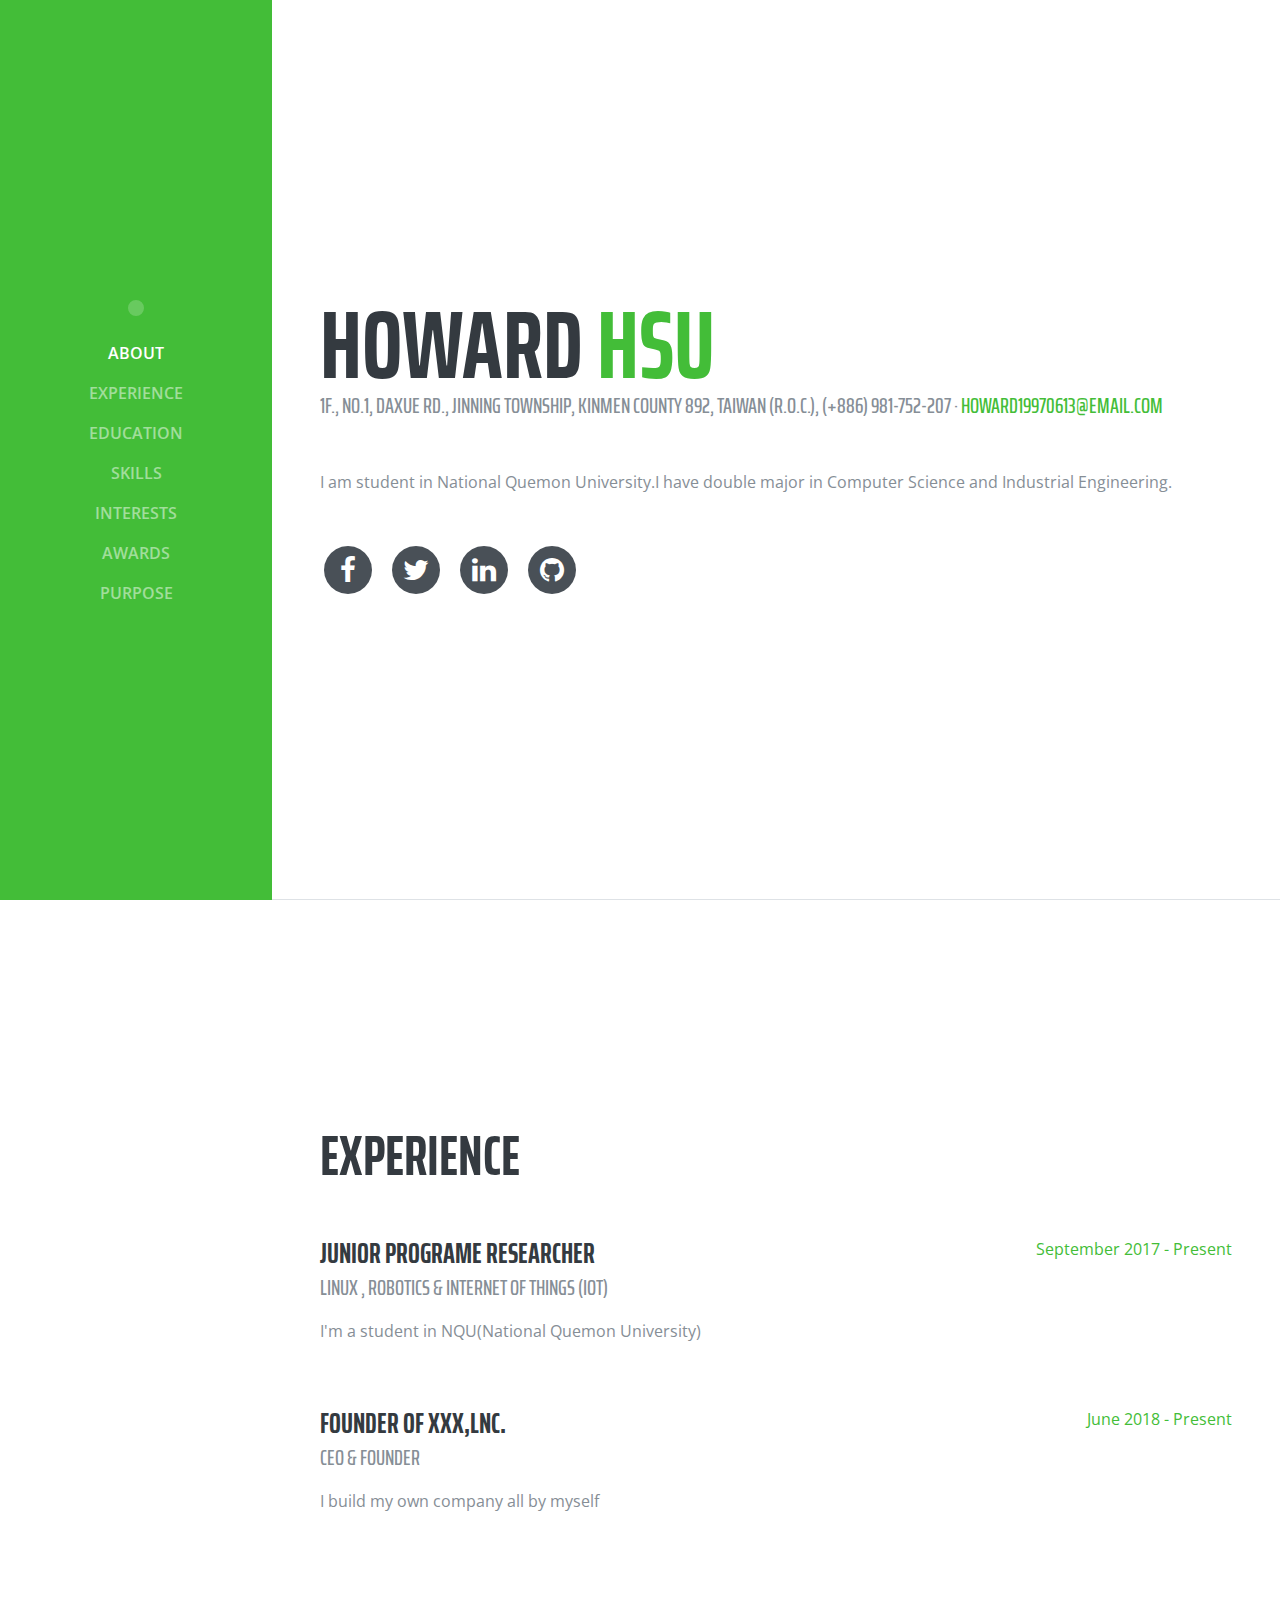
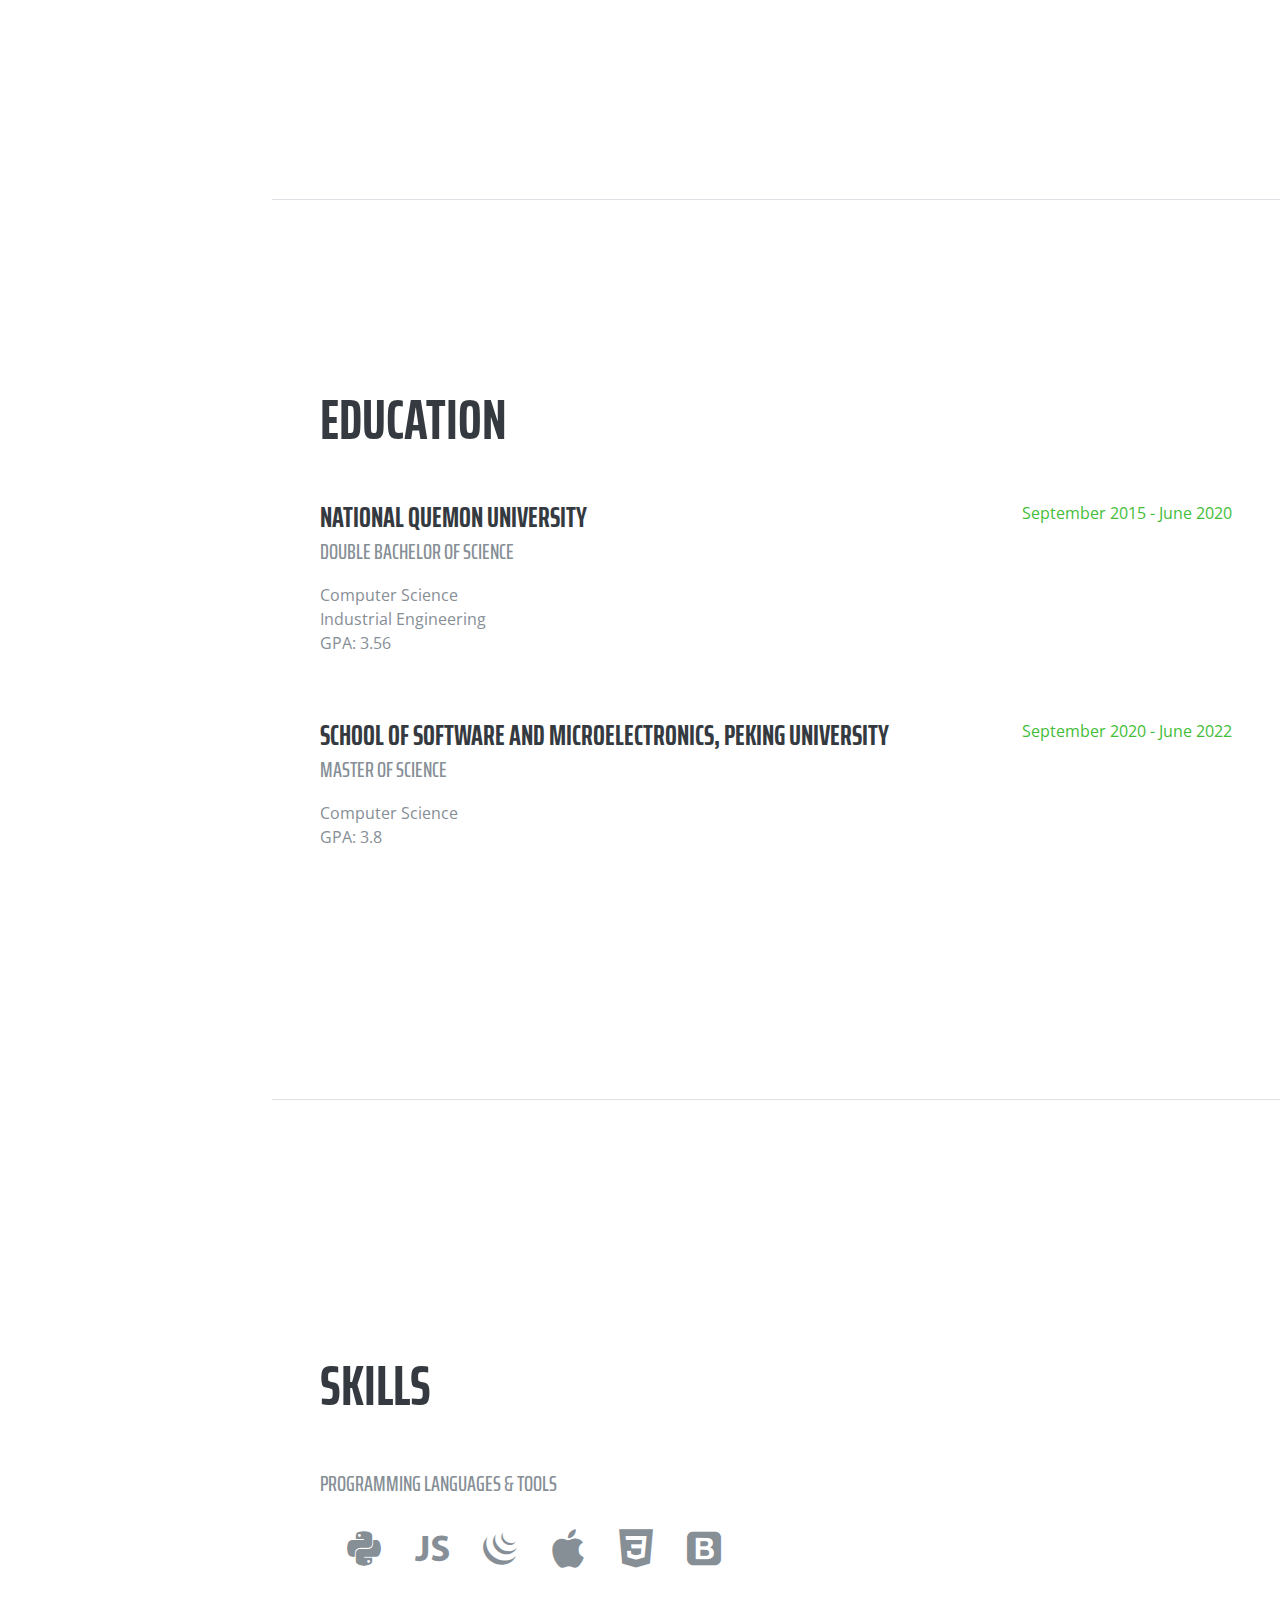
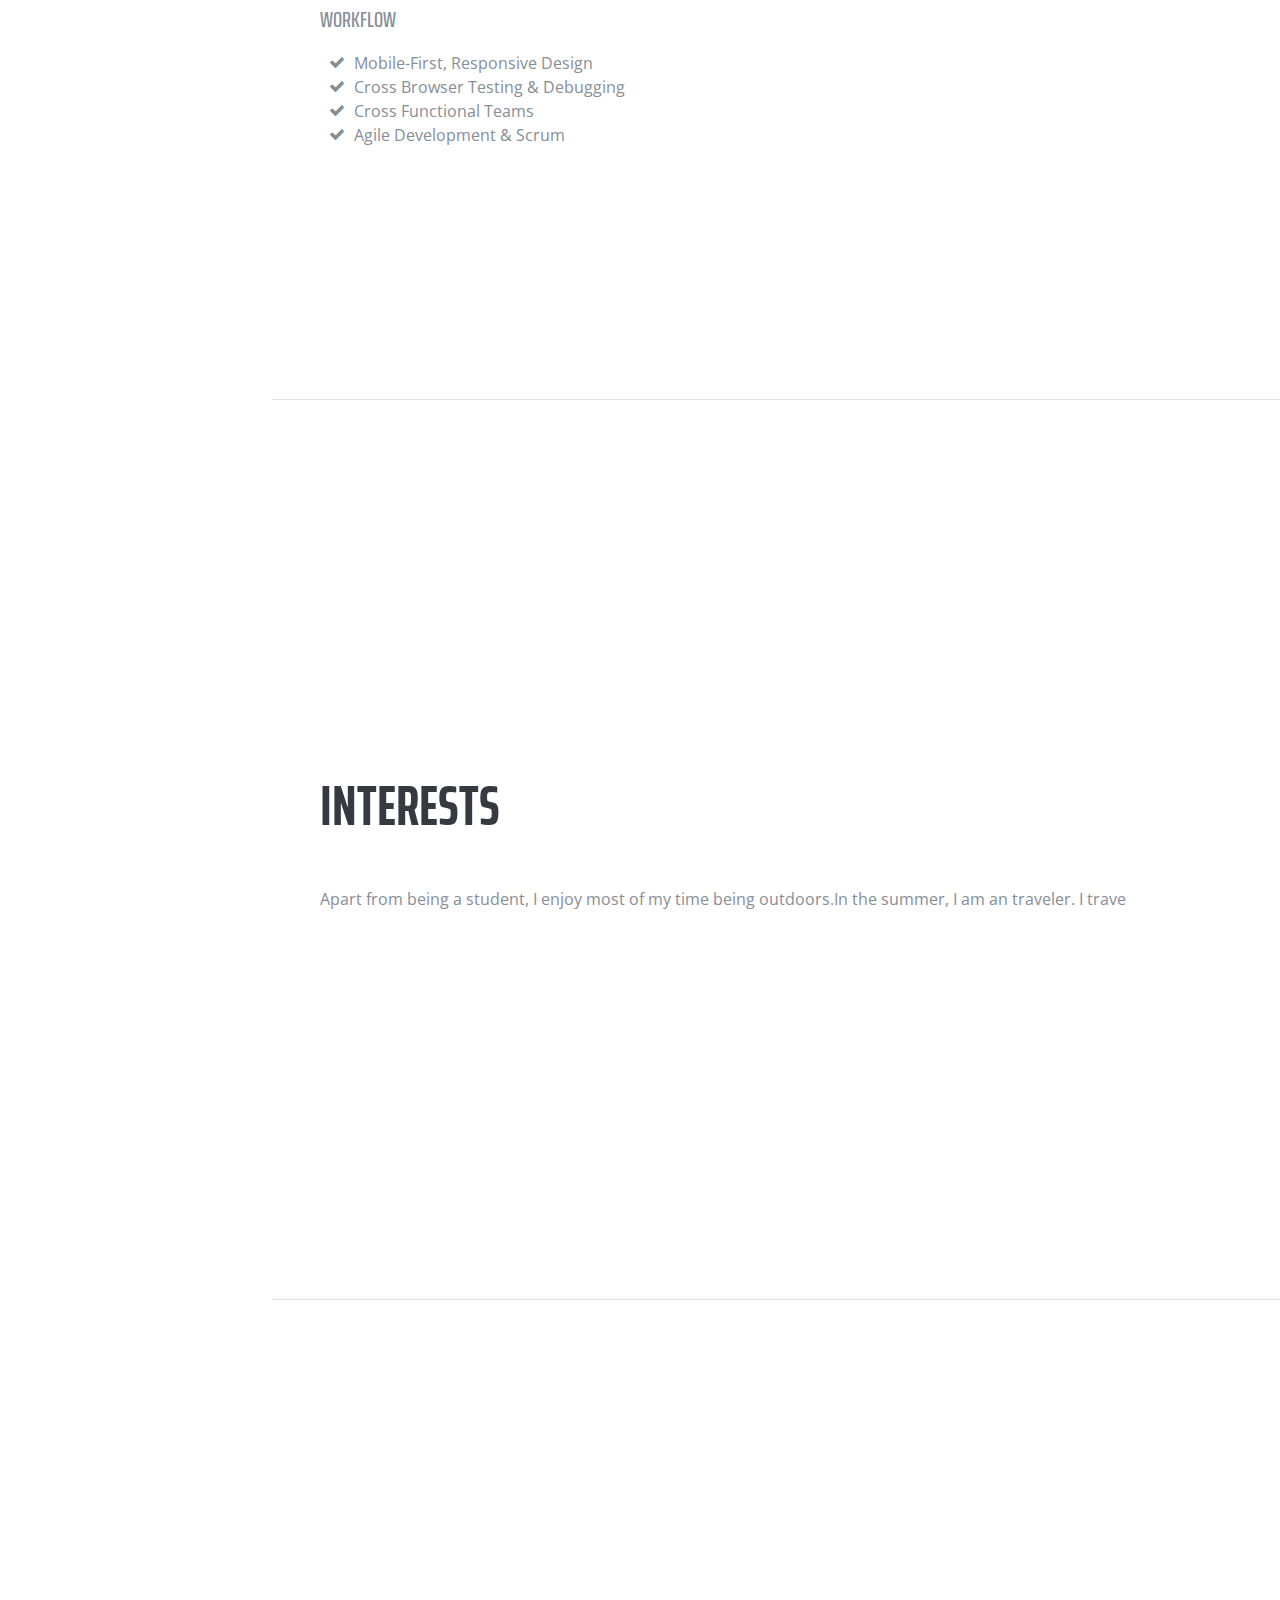
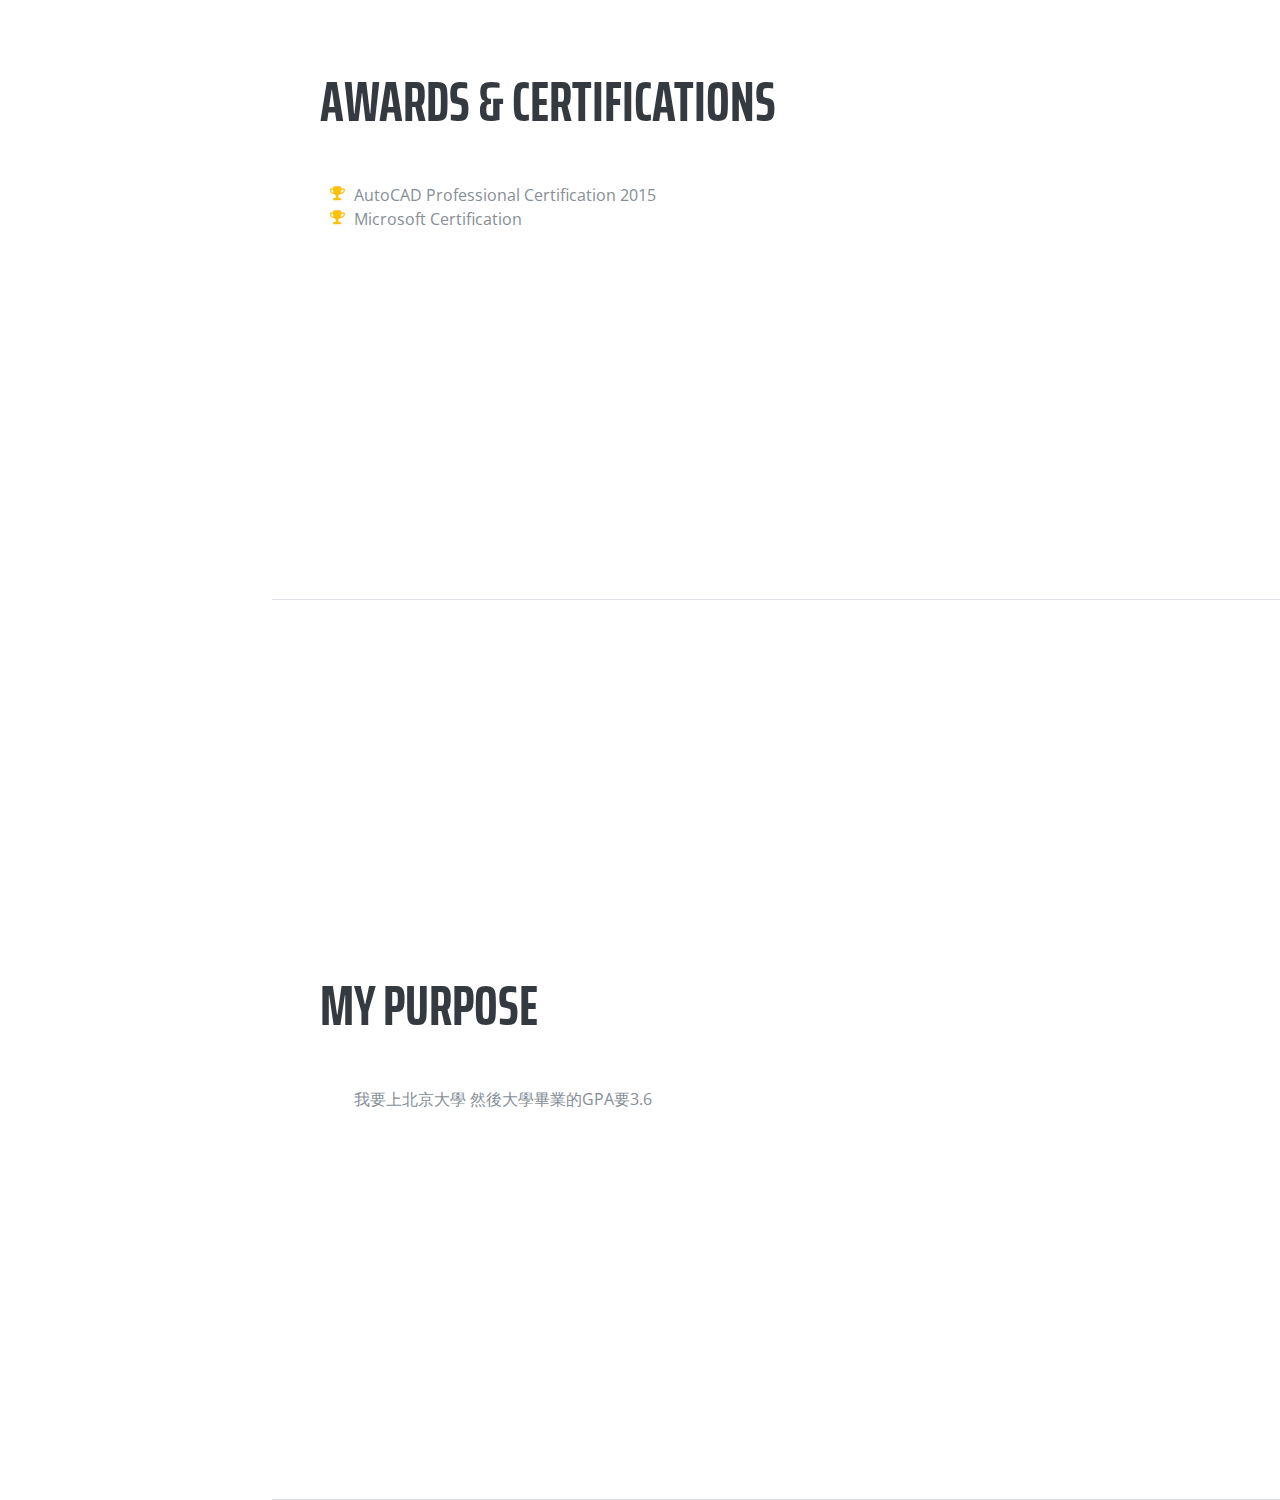
==== exercise/startbootstrap-resume-gh-pages/index.html @ e1f83db3 "新增" ====
<!DOCTYPE html>
<html lang="zh">

  <head>

    <meta charset="utf-8">
    <meta name="viewport" content="width=device-width, initial-scale=1, shrink-to-fit=no">
    <meta name="description" content="">
    <meta name="author" content="">

    <title>Howard HSU's </title>

    <!-- Bootstrap core CSS -->
    <link href="vendor/bootstrap/css/bootstrap.min.css" rel="stylesheet">

    <!-- Custom fonts for this template -->
    <link rel="stylesheet" href="https://cdn.rawgit.com/konpa/devicon/df6431e323547add1b4cf45992913f15286456d3/devicon.min.css">
    <link href="https://fonts.googleapis.com/css?family=Saira+Extra+Condensed:100,200,300,400,500,600,700,800,900" rel="stylesheet">
    <link href="https://fonts.googleapis.com/css?family=Open+Sans:300,300i,400,400i,600,600i,700,700i,800,800i" rel="stylesheet">
    <link href="vendor/font-awesome/css/font-awesome.min.css" rel="stylesheet">
    <link href="vendor/devicons/css/devicons.min.css" rel="stylesheet">
    <link href="vendor/simple-line-icons/css/simple-line-icons.css" rel="stylesheet">

    <!-- Custom styles for this template -->
    <link href="css/resume.min.css" rel="stylesheet">

  </head>

  <body id="page-top">

    <nav class="navbar navbar-expand-lg navbar-dark bg-primary fixed-top" id="sideNav">
      <a class="navbar-brand js-scroll-trigger" href="#page-top">
        <span class="d-block d-lg-none">Start Bootstrap</span>
        <span class="d-none d-lg-block">
          <img class="img-fluid img-profile rounded-circle mx-auto mb-2" src="https://scontent.fkhh1-2.fna.fbcdn.net/v/t1.0-9/16473671_1816250228616287_441117438907864083_n.jpg?_nc_cat=0&_nc_eui2=v1%3AAeFKKHGpjjPquhc6TUa1aBFGaCr0ZmABTBXiR0vdhndCuOPuaXlb-FS1xPYkscFH55oW9wxnZO9ukKPBPmCyj_wwy_fAl0PoBLaz0wyxOQMPtA&oh=ad711322c0826923fa9e0d355d7eef79&oe=5B5EB3D1" alt="">
        </span>
      </a>
      <button class="navbar-toggler" type="button" data-toggle="collapse" data-target="#navbarSupportedContent" aria-controls="navbarSupportedContent" aria-expanded="false" aria-label="Toggle navigation">
        <span class="navbar-toggler-icon"></span>
      </button>
      <div class="collapse navbar-collapse" id="navbarSupportedContent">
        <ul class="navbar-nav">
          <li class="nav-item">
            <a class="nav-link js-scroll-trigger" href="#about">About</a>
          </li>
          <li class="nav-item">
            <a class="nav-link js-scroll-trigger" href="#experience">Experience</a>
          </li>
          <li class="nav-item">
            <a class="nav-link js-scroll-trigger" href="#education">Education</a>
          </li>
          <li class="nav-item">
            <a class="nav-link js-scroll-trigger" href="#skills">Skills</a>
          </li>
          <li class="nav-item">
            <a class="nav-link js-scroll-trigger" href="#interests">Interests</a>
          </li>
          <li class="nav-item">
            <a class="nav-link js-scroll-trigger" href="#awards">Awards</a>
          <li class="nav-item">
            <a class="nav-link js-scroll-trigger" href="#purpose">Purpose</a>
          </li>
        </ul>
      </div>
    </nav>

    <div class="container-fluid p-0">

      <section class="resume-section p-3 p-lg-5 d-flex d-column" id="about">
        <div class="my-auto">
          <h1 class="mb-0">howard
            <span class="text-primary">hsu</span>
          </h1>
          <div class="subheading mb-5">1F., No.1, Daxue Rd., Jinning Township, Kinmen County 892, Taiwan (R.O.C.),  (+886) 981-752-207 ·
            <a href="mailto:howard19970613@email.com">howard19970613@email.com</a>
          </div>
          <p class="mb-5">I am student in National Quemon University.I have double major in Computer Science and Industrial Engineering.</p>
          <ul class="list-inline list-social-icons mb-0">
            <li class="list-inline-item">
              <a href="https://www.facebook.com/profile.php?id=100006939821249">
                <span class="fa-stack fa-lg">
                  <i class="fa fa-circle fa-stack-2x"></i>
                  <i class="fa fa-facebook fa-stack-1x fa-inverse"></i>
                </span>
              </a>
            </li>
            <li class="list-inline-item">
              <a href="#">
                <span class="fa-stack fa-lg">
                  <i class="fa fa-circle fa-stack-2x"></i>
                  <i class="fa fa-twitter fa-stack-1x fa-inverse"></i>
                </span>
              </a>
            </li>
            <li class="list-inline-item">
              <a href="https://www.linkedin.com/in/hao-che-hsu-516100158/">
                <span class="fa-stack fa-lg">
                  <i class="fa fa-circle fa-stack-2x"></i>
                  <i class="fa fa-linkedin fa-stack-1x fa-inverse"></i>
                </span>
              </a>
            </li>
            <li class="list-inline-item">
              <a href="https://github.com/haha547">
                <span class="fa-stack fa-lg">
                  <i class="fa fa-circle fa-stack-2x"></i>
                  <i class="fa fa-github fa-stack-1x fa-inverse"></i>
                </span>
              </a>
            </li>
          </ul>
        </div>
      </section>

      <section class="resume-section p-3 p-lg-5 d-flex flex-column" id="experience">
        <div class="my-auto">
          <h2 class="mb-5">Experience</h2>

          <div class="resume-item d-flex flex-column flex-md-row mb-5">
            <div class="resume-content mr-auto">
              <h3 class="mb-0">Junior Programe Researcher</h3>
              <div class="subheading mb-3">Linux , Robotics &amp; Internet of Things (IoT)</div>
              <p>I'm a student in NQU(National Quemon University) </p>
            </div>
            <div class="resume-date text-md-right">
              <span class="text-primary">September 2017 - Present</span>
            </div>
          </div>

          <div class="resume-item d-flex flex-column flex-md-row mb-5">
            <div class="resume-content mr-auto">
              <h3 class="mb-0">founder of XXX,lnc.</h3>
              <div class="subheading mb-3">CEO &amp; founder</div>
              <p>I build my own company all by myself</p>
            </div>
            <div class="resume-date text-md-right">
              <span class="text-primary">June 2018 - Present</span>
            </div>
          </div>

          

        </div>

      </section>

      <section class="resume-section p-3 p-lg-5 d-flex flex-column" id="education">
        <div class="my-auto">
          <h2 class="mb-5">Education</h2>

          <div class="resume-item d-flex flex-column flex-md-row mb-5">
            <div class="resume-content mr-auto">
              <h3 class="mb-0">National Quemon University</h3>
              <div class="subheading mb-3">Double Bachelor of Science</div>
              <div>Computer Science <br> Industrial Engineering</div>
              <p>GPA: 3.56</p>
            </div>
            <div class="resume-date text-md-right">
              <span class="text-primary">September 2015 - June 2020</span>
            </div>
          </div>
          <div class="resume-item d-flex flex-column flex-md-row mb-5">
            <div class="resume-content mr-auto">
              <h3 class="mb-0">School of Software and Microelectronics, Peking University</h3>
              <div class="subheading mb-3">Master of Science</div>
              <div>Computer Science</div>
              <p>GPA: 3.8</p>
            </div>
            <div class="resume-date text-md-right">
              <span class="text-primary">September 2020 - June 2022</span>
            </div>
          </div>
          

        </div>
      </section>

      <section class="resume-section p-3 p-lg-5 d-flex flex-column" id="skills">
        <div class="my-auto">
          <h2 class="mb-5">Skills</h2>

          <div class="subheading mb-3">Programming Languages &amp; Tools</div>
          <ul class="list-inline list-icons">
            <li class="list-inline-item">
              <i class="devicon-cplusplus-plain"></i>
            </li>
            <li class="list-inline-item">
              <i class="devicons devicons-python"></i>
            </li>
            <li class="list-inline-item">
              <i class="devicons devicons-javascript"></i>
            </li>
            <li class="list-inline-item">
              <i class="devicons devicons-jquery"></i>
            </li>
            <li class="list-inline-item">
              <i class="devicons devicons-apple"></i>
            </li>
            <li class="list-inline-item">
              <i class="devicons devicons-css3"></i>
            </li>
            <li class="list-inline-item">
              <i class="devicons devicons-bootstrap"></i>
            </li>
            </li>
          </ul>

          <div class="subheading mb-3">Workflow</div>
          <ul class="fa-ul mb-0">
            <li>
              <i class="fa-li fa fa-check"></i>
              Mobile-First, Responsive Design</li>
            <li>
              <i class="fa-li fa fa-check"></i>
              Cross Browser Testing &amp; Debugging</li>
            <li>
              <i class="fa-li fa fa-check"></i>
              Cross Functional Teams</li>
            <li>
              <i class="fa-li fa fa-check"></i>
              Agile Development &amp; Scrum</li>
          </ul>
        </div>
      </section>

      <section class="resume-section p-3 p-lg-5 d-flex flex-column" id="interests">
        <div class="my-auto">
          <h2 class="mb-5">Interests</h2>
          <p>Apart from being a student, I enjoy most of my time being outdoors.In the summer, I am an traveler. I trave</p>
          <p class="mb-0"></p>
        </div>
      </section>

      <section class="resume-section p-3 p-lg-5 d-flex flex-column" id="awards">
        <div class="my-auto">
          <h2 class="mb-5">Awards &amp; Certifications</h2>
          <ul class="fa-ul mb-0">
            <li>
              <i class="fa-li fa fa-trophy text-warning"></i>
              AutoCAD Professional Certification 2015</li>
            <li>
              <i class="fa-li fa fa-trophy text-warning"></i>
              Microsoft Certification</li>
            <li>
          </ul>
        </div>
      </section>

      <section class="resume-section p-3 p-lg-5 d-flex flex-column" id="purpose">
        <div class="my-auto">
          <h2 class="mb-5">MY PURPOSE</h2>
          <ul class="fa-ul mb-0">
            <p>我要上北京大學 然後大學畢業的GPA要3.6</p>
          </ul>
        </div>
      </section>

    </div>

    <!-- Bootstrap core JavaScript -->
    <script src="vendor/jquery/jquery.min.js"></script>
    <script src="vendor/bootstrap/js/bootstrap.bundle.min.js"></script>

    <!-- Plugin JavaScript -->
    <script src="vendor/jquery-easing/jquery.easing.min.js"></script>

    <!-- Custom scripts for this template -->
    <script src="js/resume.min.js"></script>

  </body>

</html>
---- exercise/startbootstrap-resume-gh-pages/vendor/devicons/css/devicons.min.css ----
/*!
 *  Devicons 1.8.0 made by Theodore Vorillas / http://vorillaz.com 
 */
@font-face{font-family:devicons;src:url(../fonts/devicons.eot?xqxft6);src:url(../fonts/devicons.eot?#iefixxqxft6) format("embedded-opentype"),url(../fonts/devicons.woff?xqxft6) format("woff"),url(../fonts/devicons.ttf?xqxft6) format("truetype"),url(../fonts/devicons.svg?xqxft6#devicons) format("svg");font-weight:400;font-style:normal}.devicons{font-family:devicons;speak:none;font-style:normal;font-weight:400;font-variant:normal;text-transform:none;line-height:1;-webkit-font-smoothing:antialiased;-moz-osx-font-smoothing:grayscale}.devicons-git:before{content:"\e602"}.devicons-git_compare:before{content:"\e628"}.devicons-git_branch:before{content:"\e625"}.devicons-git_commit:before{content:"\e629"}.devicons-git_pull_request:before{content:"\e626"}.devicons-git_merge:before{content:"\e627"}.devicons-bitbucket:before{content:"\e603"}.devicons-github_alt:before{content:"\e608"}.devicons-github_badge:before{content:"\e609"}.devicons-github:before{content:"\e60a"}.devicons-github_full:before{content:"\e617"}.devicons-java:before{content:"\e638"}.devicons-ruby:before{content:"\e639"}.devicons-scala:before{content:"\e637"}.devicons-python:before{content:"\e63c"}.devicons-go:before{content:"\e624"}.devicons-ruby_on_rails:before{content:"\e63b"}.devicons-django:before{content:"\e61d"}.devicons-markdown:before{content:"\e63e"}.devicons-php:before{content:"\e63d"}.devicons-mysql:before{content:"\e604"}.devicons-streamline:before{content:"\e605"}.devicons-database:before{content:"\e606"}.devicons-laravel:before{content:"\e63f"}.devicons-javascript:before{content:"\e64e"}.devicons-angular:before{content:"\e653"}.devicons-backbone:before{content:"\e652"}.devicons-coffeescript:before{content:"\e651"}.devicons-jquery:before{content:"\e650"}.devicons-modernizr:before{content:"\e620"}.devicons-jquery_ui:before{content:"\e654"}.devicons-ember:before{content:"\e61b"}.devicons-dojo:before{content:"\e61c"}.devicons-nodejs:before{content:"\e619"}.devicons-nodejs_small:before{content:"\e618"}.devicons-javascript_shield:before{content:"\e64f"}.devicons-bootstrap:before{content:"\e647"}.devicons-sass:before{content:"\e64b"}.devicons-css3_full:before{content:"\e64a"}.devicons-css3:before{content:"\e649"}.devicons-html5:before{content:"\e636"}.devicons-html5_multimedia:before{content:"\e632"}.devicons-html5_device_access:before{content:"\e633"}.devicons-html5_3d_effects:before{content:"\e635"}.devicons-html5_connectivity:before{content:"\e634"}.devicons-ghost_small:before{content:"\e614"}.devicons-ghost:before{content:"\e61f"}.devicons-magento:before{content:"\e640"}.devicons-joomla:before{content:"\e641"}.devicons-jekyll_small:before{content:"\e60d"}.devicons-drupal:before{content:"\e642"}.devicons-wordpress:before{content:"\e60b"}.devicons-grunt:before{content:"\e64c"}.devicons-bower:before{content:"\e64d"}.devicons-npm:before{content:"\e61e"}.devicons-yahoo_small:before{content:"\e62b"}.devicons-yahoo:before{content:"\e615"}.devicons-bing_small:before{content:"\e600"}.devicons-windows:before{content:"\e60f"}.devicons-linux:before{content:"\e612"}.devicons-ubuntu:before{content:"\e63a"}.devicons-android:before{content:"\e60e"}.devicons-apple:before{content:"\e611"}.devicons-appstore:before{content:"\e613"}.devicons-phonegap:before{content:"\e630"}.devicons-blackberry:before{content:"\e623"}.devicons-stackoverflow:before{content:"\e610"}.devicons-techcrunch:before{content:"\e62c"}.devicons-codrops:before{content:"\e62f"}.devicons-css_tricks:before{content:"\e601"}.devicons-smashing_magazine:before{content:"\e62d"}.devicons-netmagazine:before{content:"\e62e"}.devicons-codepen:before{content:"\e616"}.devicons-cssdeck:before{content:"\e62a"}.devicons-hackernews:before{content:"\e61a"}.devicons-dropbox:before{content:"\e607"}.devicons-google_drive:before{content:"\e631"}.devicons-visualstudio:before{content:"\e60c"}.devicons-unity_small:before{content:"\e621"}.devicons-raspberry_pi:before{content:"\e622"}.devicons-chrome:before{content:"\e643"}.devicons-ie:before{content:"\e644"}.devicons-firefox:before{content:"\e645"}.devicons-opera:before{content:"\e646"}.devicons-safari:before{content:"\e648"}.devicons-swift:before{content:"\e655"}.devicons-symfony:before{content:"\e656"}.devicons-symfony_badge:before{content:"\e657"}.devicons-less:before{content:"\e658"}.devicons-stylus:before{content:"\e659"}.devicons-trello:before{content:"\e65a"}.devicons-atlassian:before{content:"\e65b"}.devicons-jira:before{content:"\e65c"}.devicons-envato:before{content:"\e65d"}.devicons-snap_svg:before{content:"\e65e"}.devicons-raphael:before{content:"\e65f"}.devicons-google_analytics:before{content:"\e660"}.devicons-compass:before{content:"\e661"}.devicons-onedrive:before{content:"\e662"}.devicons-gulp:before{content:"\e663"}.devicons-atom:before{content:"\e664"}.devicons-cisco:before{content:"\e665"}.devicons-nancy:before{content:"\e666"}.devicons-clojure:before{content:"\e668"}.devicons-clojure_alt:before{content:"\e66a"}.devicons-perl:before{content:"\e669"}.devicons-celluloid:before{content:"\e66b"}.devicons-w3c:before{content:"\e66c"}.devicons-redis:before{content:"\e66d"}.devicons-postgresql:before{content:"\e66e"}.devicons-webplatform:before{content:"\e66f"}.devicons-jenkins:before{content:"\e667"}.devicons-requirejs:before{content:"\e670"}.devicons-opensource:before{content:"\e671"}.devicons-typo3:before{content:"\e672"}.devicons-uikit:before{content:"\e673"}.devicons-doctrine:before{content:"\e674"}.devicons-groovy:before{content:"\e675"}.devicons-nginx:before{content:"\e676"}.devicons-haskell:before{content:"\e677"}.devicons-zend:before{content:"\e678"}.devicons-gnu:before{content:"\e679"}.devicons-yeoman:before{content:"\e67a"}.devicons-heroku:before{content:"\e67b"}.devicons-debian:before{content:"\e67d"}.devicons-travis:before{content:"\e67e"}.devicons-dotnet:before{content:"\e67f"}.devicons-codeigniter:before{content:"\e680"}.devicons-javascript_badge:before{content:"\e681"}.devicons-yii:before{content:"\e682"}.devicons-msql_server:before{content:"\e67c"}.devicons-composer:before{content:"\e683"}.devicons-krakenjs_badge:before{content:"\e684"}.devicons-krakenjs:before{content:"\e685"}.devicons-mozilla:before{content:"\e686"}.devicons-firebase:before{content:"\e687"}.devicons-sizzlejs:before{content:"\e688"}.devicons-creativecommons:before{content:"\e689"}.devicons-creativecommons_badge:before{content:"\e68a"}.devicons-mitlicence:before{content:"\e68b"}.devicons-senchatouch:before{content:"\e68c"}.devicons-bugsense:before{content:"\e68d"}.devicons-extjs:before{content:"\e68e"}.devicons-mootools_badge:before{content:"\e68f"}.devicons-mootools:before{content:"\e690"}.devicons-ruby_rough:before{content:"\e691"}.devicons-komodo:before{content:"\e692"}.devicons-coda:before{content:"\e693"}.devicons-bintray:before{content:"\e694"}.devicons-terminal:before{content:"\e695"}.devicons-code:before{content:"\e696"}.devicons-responsive:before{content:"\e697"}.devicons-dart:before{content:"\e698"}.devicons-aptana:before{content:"\e699"}.devicons-mailchimp:before{content:"\e69a"}.devicons-netbeans:before{content:"\e69b"}.devicons-dreamweaver:before{content:"\e69c"}.devicons-brackets:before{content:"\e69d"}.devicons-eclipse:before{content:"\e69e"}.devicons-cloud9:before{content:"\e69f"}.devicons-scrum:before{content:"\e6a0"}.devicons-prolog:before{content:"\e6a1"}.devicons-terminal_badge:before{content:"\e6a2"}.devicons-code_badge:before{content:"\e6a3"}.devicons-mongodb:before{content:"\e6a4"}.devicons-meteor:before{content:"\e6a5"}.devicons-meteorfull:before{content:"\e6a6"}.devicons-fsharp:before{content:"\e6a7"}.devicons-rust:before{content:"\e6a8"}.devicons-ionic:before{content:"\e6a9"}.devicons-sublime:before{content:"\e6aa"}.devicons-appcelerator:before{content:"\e6ab"}.devicons-asterisk:before{content:"\e6ac"}.devicons-aws:before{content:"\e6ad"}.devicons-digital-ocean:before{content:"\e6ae"}.devicons-dlang:before{content:"\e6af"}.devicons-docker:before{content:"\e6b0"}.devicons-erlang:before{content:"\e6b1"}.devicons-google-cloud-platform:before{content:"\e6b2"}.devicons-grails:before{content:"\e6b3"}.devicons-illustrator:before{content:"\e6b4"}.devicons-intellij:before{content:"\e6b5"}.devicons-materializecss:before{content:"\e6b6"}.devicons-openshift:before{content:"\e6b7"}.devicons-photoshop:before{content:"\e6b8"}.devicons-rackspace:before{content:"\e6b9"}.devicons-react:before{content:"\e6ba"}.devicons-redhat:before{content:"\e6bb"}.devicons-scriptcs:before{content:"\e6bc"}.devicons-sqllite:before{content:"\e6c4"}.devicons-vim:before{content:"\e6c5"}
---- exercise/startbootstrap-resume-gh-pages/vendor/simple-line-icons/css/simple-line-icons.css ----
@font-face {
  font-family: 'simple-line-icons';
  src: url('../fonts/Simple-Line-Icons.eot?v=2.4.0');
  src: url('../fonts/Simple-Line-Icons.eot?v=2.4.0#iefix') format('embedded-opentype'), url('../fonts/Simple-Line-Icons.woff2?v=2.4.0') format('woff2'), url('../fonts/Simple-Line-Icons.ttf?v=2.4.0') format('truetype'), url('../fonts/Simple-Line-Icons.woff?v=2.4.0') format('woff'), url('../fonts/Simple-Line-Icons.svg?v=2.4.0#simple-line-icons') format('svg');
  font-weight: normal;
  font-style: normal;
}
/*
 Use the following CSS code if you want to have a class per icon.
 Instead of a list of all class selectors, you can use the generic [class*="icon-"] selector, but it's slower:
*/
.icon-user,
.icon-people,
.icon-user-female,
.icon-user-follow,
.icon-user-following,
.icon-user-unfollow,
.icon-login,
.icon-logout,
.icon-emotsmile,
.icon-phone,
.icon-call-end,
.icon-call-in,
.icon-call-out,
.icon-map,
.icon-location-pin,
.icon-direction,
.icon-directions,
.icon-compass,
.icon-layers,
.icon-menu,
.icon-list,
.icon-options-vertical,
.icon-options,
.icon-arrow-down,
.icon-arrow-left,
.icon-arrow-right,
.icon-arrow-up,
.icon-arrow-up-circle,
.icon-arrow-left-circle,
.icon-arrow-right-circle,
.icon-arrow-down-circle,
.icon-check,
.icon-clock,
.icon-plus,
.icon-minus,
.icon-close,
.icon-event,
.icon-exclamation,
.icon-organization,
.icon-trophy,
.icon-screen-smartphone,
.icon-screen-desktop,
.icon-plane,
.icon-notebook,
.icon-mustache,
.icon-mouse,
.icon-magnet,
.icon-energy,
.icon-disc,
.icon-cursor,
.icon-cursor-move,
.icon-crop,
.icon-chemistry,
.icon-speedometer,
.icon-shield,
.icon-screen-tablet,
.icon-magic-wand,
.icon-hourglass,
.icon-graduation,
.icon-ghost,
.icon-game-controller,
.icon-fire,
.icon-eyeglass,
.icon-envelope-open,
.icon-envelope-letter,
.icon-bell,
.icon-badge,
.icon-anchor,
.icon-wallet,
.icon-vector,
.icon-speech,
.icon-puzzle,
.icon-printer,
.icon-present,
.icon-playlist,
.icon-pin,
.icon-picture,
.icon-handbag,
.icon-globe-alt,
.icon-globe,
.icon-folder-alt,
.icon-folder,
.icon-film,
.icon-feed,
.icon-drop,
.icon-drawer,
.icon-docs,
.icon-doc,
.icon-diamond,
.icon-cup,
.icon-calculator,
.icon-bubbles,
.icon-briefcase,
.icon-book-open,
.icon-basket-loaded,
.icon-basket,
.icon-bag,
.icon-action-undo,
.icon-action-redo,
.icon-wrench,
.icon-umbrella,
.icon-trash,
.icon-tag,
.icon-support,
.icon-frame,
.icon-size-fullscreen,
.icon-size-actual,
.icon-shuffle,
.icon-share-alt,
.icon-share,
.icon-rocket,
.icon-question,
.icon-pie-chart,
.icon-pencil,
.icon-note,
.icon-loop,
.icon-home,
.icon-grid,
.icon-graph,
.icon-microphone,
.icon-music-tone-alt,
.icon-music-tone,
.icon-earphones-alt,
.icon-earphones,
.icon-equalizer,
.icon-like,
.icon-dislike,
.icon-control-start,
.icon-control-rewind,
.icon-control-play,
.icon-control-pause,
.icon-control-forward,
.icon-control-end,
.icon-volume-1,
.icon-volume-2,
.icon-volume-off,
.icon-calendar,
.icon-bulb,
.icon-chart,
.icon-ban,
.icon-bubble,
.icon-camrecorder,
.icon-camera,
.icon-cloud-download,
.icon-cloud-upload,
.icon-envelope,
.icon-eye,
.icon-flag,
.icon-heart,
.icon-info,
.icon-key,
.icon-link,
.icon-lock,
.icon-lock-open,
.icon-magnifier,
.icon-magnifier-add,
.icon-magnifier-remove,
.icon-paper-clip,
.icon-paper-plane,
.icon-power,
.icon-refresh,
.icon-reload,
.icon-settings,
.icon-star,
.icon-symbol-female,
.icon-symbol-male,
.icon-target,
.icon-credit-card,
.icon-paypal,
.icon-social-tumblr,
.icon-social-twitter,
.icon-social-facebook,
.icon-social-instagram,
.icon-social-linkedin,
.icon-social-pinterest,
.icon-social-github,
.icon-social-google,
.icon-social-reddit,
.icon-social-skype,
.icon-social-dribbble,
.icon-social-behance,
.icon-social-foursqare,
.icon-social-soundcloud,
.icon-social-spotify,
.icon-social-stumbleupon,
.icon-social-youtube,
.icon-social-dropbox,
.icon-social-vkontakte,
.icon-social-steam {
  font-family: 'simple-line-icons';
  speak: none;
  font-style: normal;
  font-weight: normal;
  font-variant: normal;
  text-transform: none;
  line-height: 1;
  /* Better Font Rendering =========== */
  -webkit-font-smoothing: antialiased;
  -moz-osx-font-smoothing: grayscale;
}
.icon-user:before {
  content: "\e005";
}
.icon-people:before {
  content: "\e001";
}
.icon-user-female:before {
  content: "\e000";
}
.icon-user-follow:before {
  content: "\e002";
}
.icon-user-following:before {
  content: "\e003";
}
.icon-user-unfollow:before {
  content: "\e004";
}
.icon-login:before {
  content: "\e066";
}
.icon-logout:before {
  content: "\e065";
}
.icon-emotsmile:before {
  content: "\e021";
}
.icon-phone:before {
  content: "\e600";
}
.icon-call-end:before {
  content: "\e048";
}
.icon-call-in:before {
  content: "\e047";
}
.icon-call-out:before {
  content: "\e046";
}
.icon-map:before {
  content: "\e033";
}
.icon-location-pin:before {
  content: "\e096";
}
.icon-direction:before {
  content: "\e042";
}
.icon-directions:before {
  content: "\e041";
}
.icon-compass:before {
  content: "\e045";
}
.icon-layers:before {
  content: "\e034";
}
.icon-menu:before {
  content: "\e601";
}
.icon-list:before {
  content: "\e067";
}
.icon-options-vertical:before {
  content: "\e602";
}
.icon-options:before {
  content: "\e603";
}
.icon-arrow-down:before {
  content: "\e604";
}
.icon-arrow-left:before {
  content: "\e605";
}
.icon-arrow-right:before {
  content: "\e606";
}
.icon-arrow-up:before {
  content: "\e607";
}
.icon-arrow-up-circle:before {
  content: "\e078";
}
.icon-arrow-left-circle:before {
  content: "\e07a";
}
.icon-arrow-right-circle:before {
  content: "\e079";
}
.icon-arrow-down-circle:before {
  content: "\e07b";
}
.icon-check:before {
  content: "\e080";
}
.icon-clock:before {
  content: "\e081";
}
.icon-plus:before {
  content: "\e095";
}
.icon-minus:before {
  content: "\e615";
}
.icon-close:before {
  content: "\e082";
}
.icon-event:before {
  content: "\e619";
}
.icon-exclamation:before {
  content: "\e617";
}
.icon-organization:before {
  content: "\e616";
}
.icon-trophy:before {
  content: "\e006";
}
.icon-screen-smartphone:before {
  content: "\e010";
}
.icon-screen-desktop:before {
  content: "\e011";
}
.icon-plane:before {
  content: "\e012";
}
.icon-notebook:before {
  content: "\e013";
}
.icon-mustache:before {
  content: "\e014";
}
.icon-mouse:before {
  content: "\e015";
}
.icon-magnet:before {
  content: "\e016";
}
.icon-energy:before {
  content: "\e020";
}
.icon-disc:before {
  content: "\e022";
}
.icon-cursor:before {
  content: "\e06e";
}
.icon-cursor-move:before {
  content: "\e023";
}
.icon-crop:before {
  content: "\e024";
}
.icon-chemistry:before {
  content: "\e026";
}
.icon-speedometer:before {
  content: "\e007";
}
.icon-shield:before {
  content: "\e00e";
}
.icon-screen-tablet:before {
  content: "\e00f";
}
.icon-magic-wand:before {
  content: "\e017";
}
.icon-hourglass:before {
  content: "\e018";
}
.icon-graduation:before {
  content: "\e019";
}
.icon-ghost:before {
  content: "\e01a";
}
.icon-game-controller:before {
  content: "\e01b";
}
.icon-fire:before {
  content: "\e01c";
}
.icon-eyeglass:before {
  content: "\e01d";
}
.icon-envelope-open:before {
  content: "\e01e";
}
.icon-envelope-letter:before {
  content: "\e01f";
}
.icon-bell:before {
  content: "\e027";
}
.icon-badge:before {
  content: "\e028";
}
.icon-anchor:before {
  content: "\e029";
}
.icon-wallet:before {
  content: "\e02a";
}
.icon-vector:before {
  content: "\e02b";
}
.icon-speech:before {
  content: "\e02c";
}
.icon-puzzle:before {
  content: "\e02d";
}
.icon-printer:before {
  content: "\e02e";
}
.icon-present:before {
  content: "\e02f";
}
.icon-playlist:before {
  content: "\e030";
}
.icon-pin:before {
  content: "\e031";
}
.icon-picture:before {
  content: "\e032";
}
.icon-handbag:before {
  content: "\e035";
}
.icon-globe-alt:before {
  content: "\e036";
}
.icon-globe:before {
  content: "\e037";
}
.icon-folder-alt:before {
  content: "\e039";
}
.icon-folder:before {
  content: "\e089";
}
.icon-film:before {
  content: "\e03a";
}
.icon-feed:before {
  content: "\e03b";
}
.icon-drop:before {
  content: "\e03e";
}
.icon-drawer:before {
  content: "\e03f";
}
.icon-docs:before {
  content: "\e040";
}
.icon-doc:before {
  content: "\e085";
}
.icon-diamond:before {
  content: "\e043";
}
.icon-cup:before {
  content: "\e044";
}
.icon-calculator:before {
  content: "\e049";
}
.icon-bubbles:before {
  content: "\e04a";
}
.icon-briefcase:before {
  content: "\e04b";
}
.icon-book-open:before {
  content: "\e04c";
}
.icon-basket-loaded:before {
  content: "\e04d";
}
.icon-basket:before {
  content: "\e04e";
}
.icon-bag:before {
  content: "\e04f";
}
.icon-action-undo:before {
  content: "\e050";
}
.icon-action-redo:before {
  content: "\e051";
}
.icon-wrench:before {
  content: "\e052";
}
.icon-umbrella:before {
  content: "\e053";
}
.icon-trash:before {
  content: "\e054";
}
.icon-tag:before {
  content: "\e055";
}
.icon-support:before {
  content: "\e056";
}
.icon-frame:before {
  content: "\e038";
}
.icon-size-fullscreen:before {
  content: "\e057";
}
.icon-size-actual:before {
  content: "\e058";
}
.icon-shuffle:before {
  content: "\e059";
}
.icon-share-alt:before {
  content: "\e05a";
}
.icon-share:before {
  content: "\e05b";
}
.icon-rocket:before {
  content: "\e05c";
}
.icon-question:before {
  content: "\e05d";
}
.icon-pie-chart:before {
  content: "\e05e";
}
.icon-pencil:before {
  content: "\e05f";
}
.icon-note:before {
  content: "\e060";
}
.icon-loop:before {
  content: "\e064";
}
.icon-home:before {
  content: "\e069";
}
.icon-grid:before {
  content: "\e06a";
}
.icon-graph:before {
  content: "\e06b";
}
.icon-microphone:before {
  content: "\e063";
}
.icon-music-tone-alt:before {
  content: "\e061";
}
.icon-music-tone:before {
  content: "\e062";
}
.icon-earphones-alt:before {
  content: "\e03c";
}
.icon-earphones:before {
  content: "\e03d";
}
.icon-equalizer:before {
  content: "\e06c";
}
.icon-like:before {
  content: "\e068";
}
.icon-dislike:before {
  content: "\e06d";
}
.icon-control-start:before {
  content: "\e06f";
}
.icon-control-rewind:before {
  content: "\e070";
}
.icon-control-play:before {
  content: "\e071";
}
.icon-control-pause:before {
  content: "\e072";
}
.icon-control-forward:before {
  content: "\e073";
}
.icon-control-end:before {
  content: "\e074";
}
.icon-volume-1:before {
  content: "\e09f";
}
.icon-volume-2:before {
  content: "\e0a0";
}
.icon-volume-off:before {
  content: "\e0a1";
}
.icon-calendar:before {
  content: "\e075";
}
.icon-bulb:before {
  content: "\e076";
}
.icon-chart:before {
  content: "\e077";
}
.icon-ban:before {
  content: "\e07c";
}
.icon-bubble:before {
  content: "\e07d";
}
.icon-camrecorder:before {
  content: "\e07e";
}
.icon-camera:before {
  content: "\e07f";
}
.icon-cloud-download:before {
  content: "\e083";
}
.icon-cloud-upload:before {
  content: "\e084";
}
.icon-envelope:before {
  content: "\e086";
}
.icon-eye:before {
  content: "\e087";
}
.icon-flag:before {
  content: "\e088";
}
.icon-heart:before {
  content: "\e08a";
}
.icon-info:before {
  content: "\e08b";
}
.icon-key:before {
  content: "\e08c";
}
.icon-link:before {
  content: "\e08d";
}
.icon-lock:before {
  content: "\e08e";
}
.icon-lock-open:before {
  content: "\e08f";
}
.icon-magnifier:before {
  content: "\e090";
}
.icon-magnifier-add:before {
  content: "\e091";
}
.icon-magnifier-remove:before {
  content: "\e092";
}
.icon-paper-clip:before {
  content: "\e093";
}
.icon-paper-plane:before {
  content: "\e094";
}
.icon-power:before {
  content: "\e097";
}
.icon-refresh:before {
  content: "\e098";
}
.icon-reload:before {
  content: "\e099";
}
.icon-settings:before {
  content: "\e09a";
}
.icon-star:before {
  content: "\e09b";
}
.icon-symbol-female:before {
  content: "\e09c";
}
.icon-symbol-male:before {
  content: "\e09d";
}
.icon-target:before {
  content: "\e09e";
}
.icon-credit-card:before {
  content: "\e025";
}
.icon-paypal:before {
  content: "\e608";
}
.icon-social-tumblr:before {
  content: "\e00a";
}
.icon-social-twitter:before {
  content: "\e009";
}
.icon-social-facebook:before {
  content: "\e00b";
}
.icon-social-instagram:before {
  content: "\e609";
}
.icon-social-linkedin:before {
  content: "\e60a";
}
.icon-social-pinterest:before {
  content: "\e60b";
}
.icon-social-github:before {
  content: "\e60c";
}
.icon-social-google:before {
  content: "\e60d";
}
.icon-social-reddit:before {
  content: "\e60e";
}
.icon-social-skype:before {
  content: "\e60f";
}
.icon-social-dribbble:before {
  content: "\e00d";
}
.icon-social-behance:before {
  content: "\e610";
}
.icon-social-foursqare:before {
  content: "\e611";
}
.icon-social-soundcloud:before {
  content: "\e612";
}
.icon-social-spotify:before {
  content: "\e613";
}
.icon-social-stumbleupon:before {
  content: "\e614";
}
.icon-social-youtube:before {
  content: "\e008";
}
.icon-social-dropbox:before {
  content: "\e00c";
}
.icon-social-vkontakte:before {
  content: "\e618";
}
.icon-social-steam:before {
  content: "\e620";
}
---- exercise/startbootstrap-resume-gh-pages/css/resume.min.css ----
body{font-family:'Open Sans',serif;padding-top:54px;color:#868e96}@media (min-width:992px){body{padding-top:0;padding-left:17rem}}h1,h2,h3,h4,h5,h6{font-family:'Saira Extra Condensed',serif;font-weight:700;text-transform:uppercase;color:#343a40}h1{font-size:6rem;line-height:5.5rem}h2{font-size:3.5rem}.subheading{text-transform:uppercase;font-weight:500;font-family:'Saira Extra Condensed',serif;font-size:1.35rem}.list-social-icons a{color:#495057}.list-social-icons a:hover{color:#43bd38}.list-social-icons a .fa-lg{font-size:1.75rem}.list-icons{font-size:3rem}.list-icons .list-inline-item i:hover{color:#43bd38}#sideNav .navbar-nav .nav-item .nav-link{font-weight:600;text-transform:uppercase}@media (min-width:992px){#sideNav{text-align:center;position:fixed;top:0;left:0;display:flex;flex-direction:column;width:17rem;height:100vh}#sideNav .navbar-brand{display:flex;margin:auto auto 0;padding:.5rem}#sideNav .navbar-brand .img-profile{max-width:10rem;max-height:10rem;border:.5rem solid rgba(255,255,255,.2)}#sideNav .navbar-collapse{display:flex;align-items:flex-start;flex-grow:0;width:100%;margin-bottom:auto}#sideNav .navbar-collapse .navbar-nav{flex-direction:column;width:100%}#sideNav .navbar-collapse .navbar-nav .nav-item{display:block}#sideNav .navbar-collapse .navbar-nav .nav-item .nav-link{display:block}}section.resume-section{border-bottom:1px solid #dee2e6;padding-top:5rem!important;padding-bottom:5rem!important}section.resume-section .resume-item .resume-date{min-width:none}@media (min-width:768px){section.resume-section{min-height:100vh}section.resume-section .resume-item .resume-date{min-width:18rem}}@media (min-width:992px){section.resume-section{padding-top:3rem!important;padding-bottom:3rem!important}}.bg-primary{background-color:#43bd38!important}.text-primary{color:#43bd38!important}a{color:#43bd38}a:active,a:focus,a:hover{color:#824027}
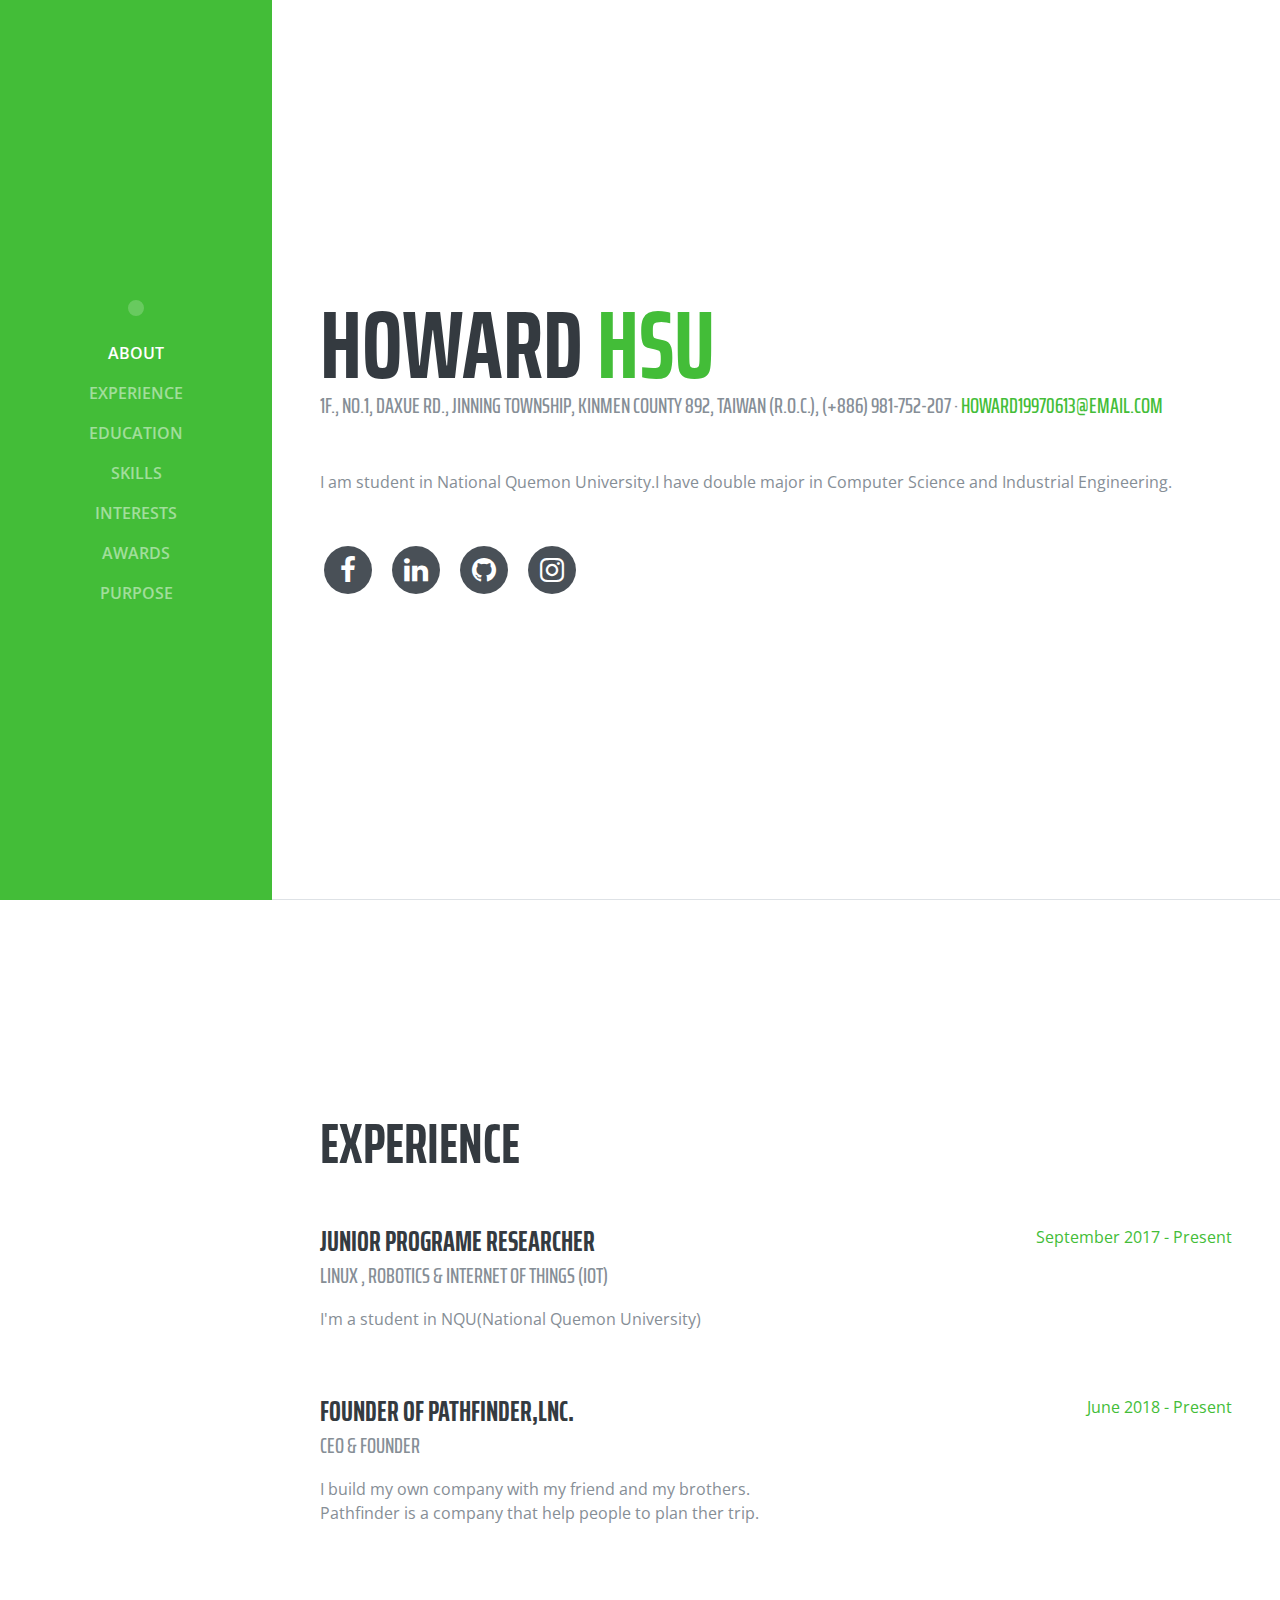
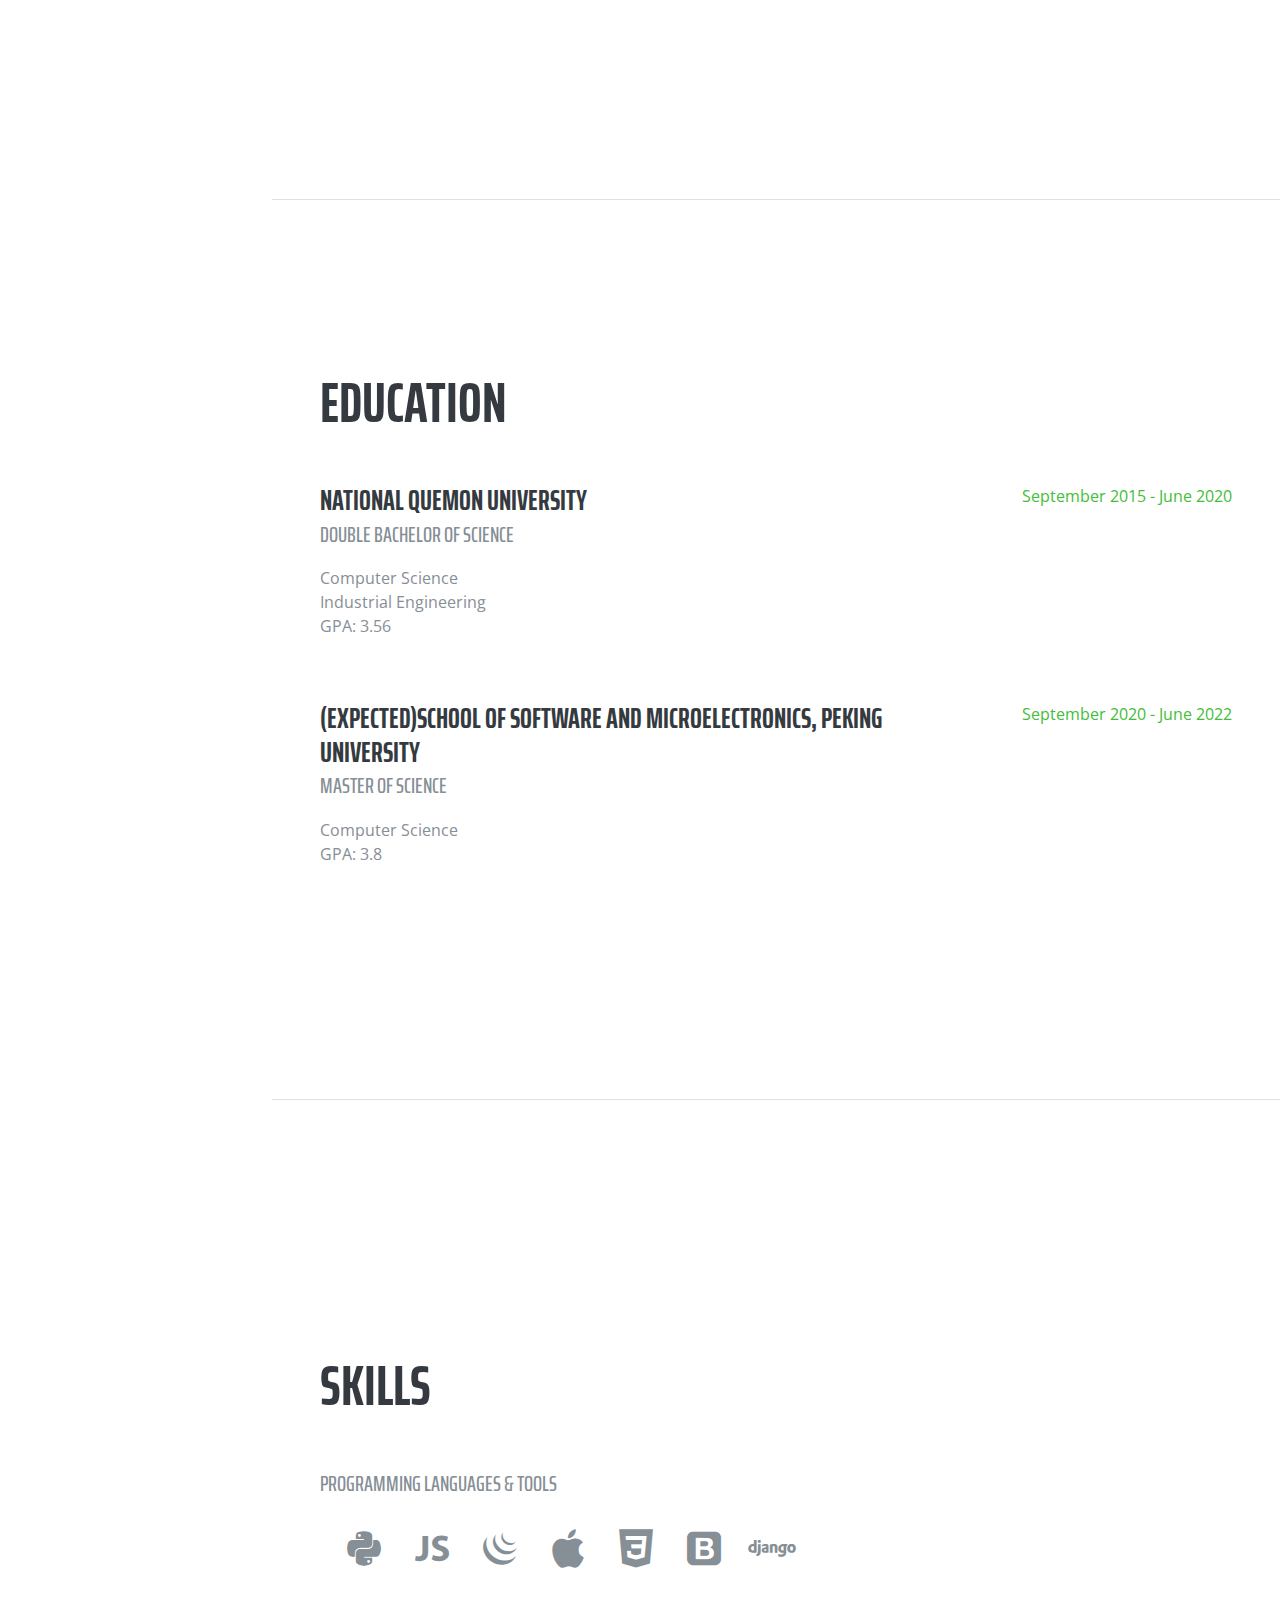
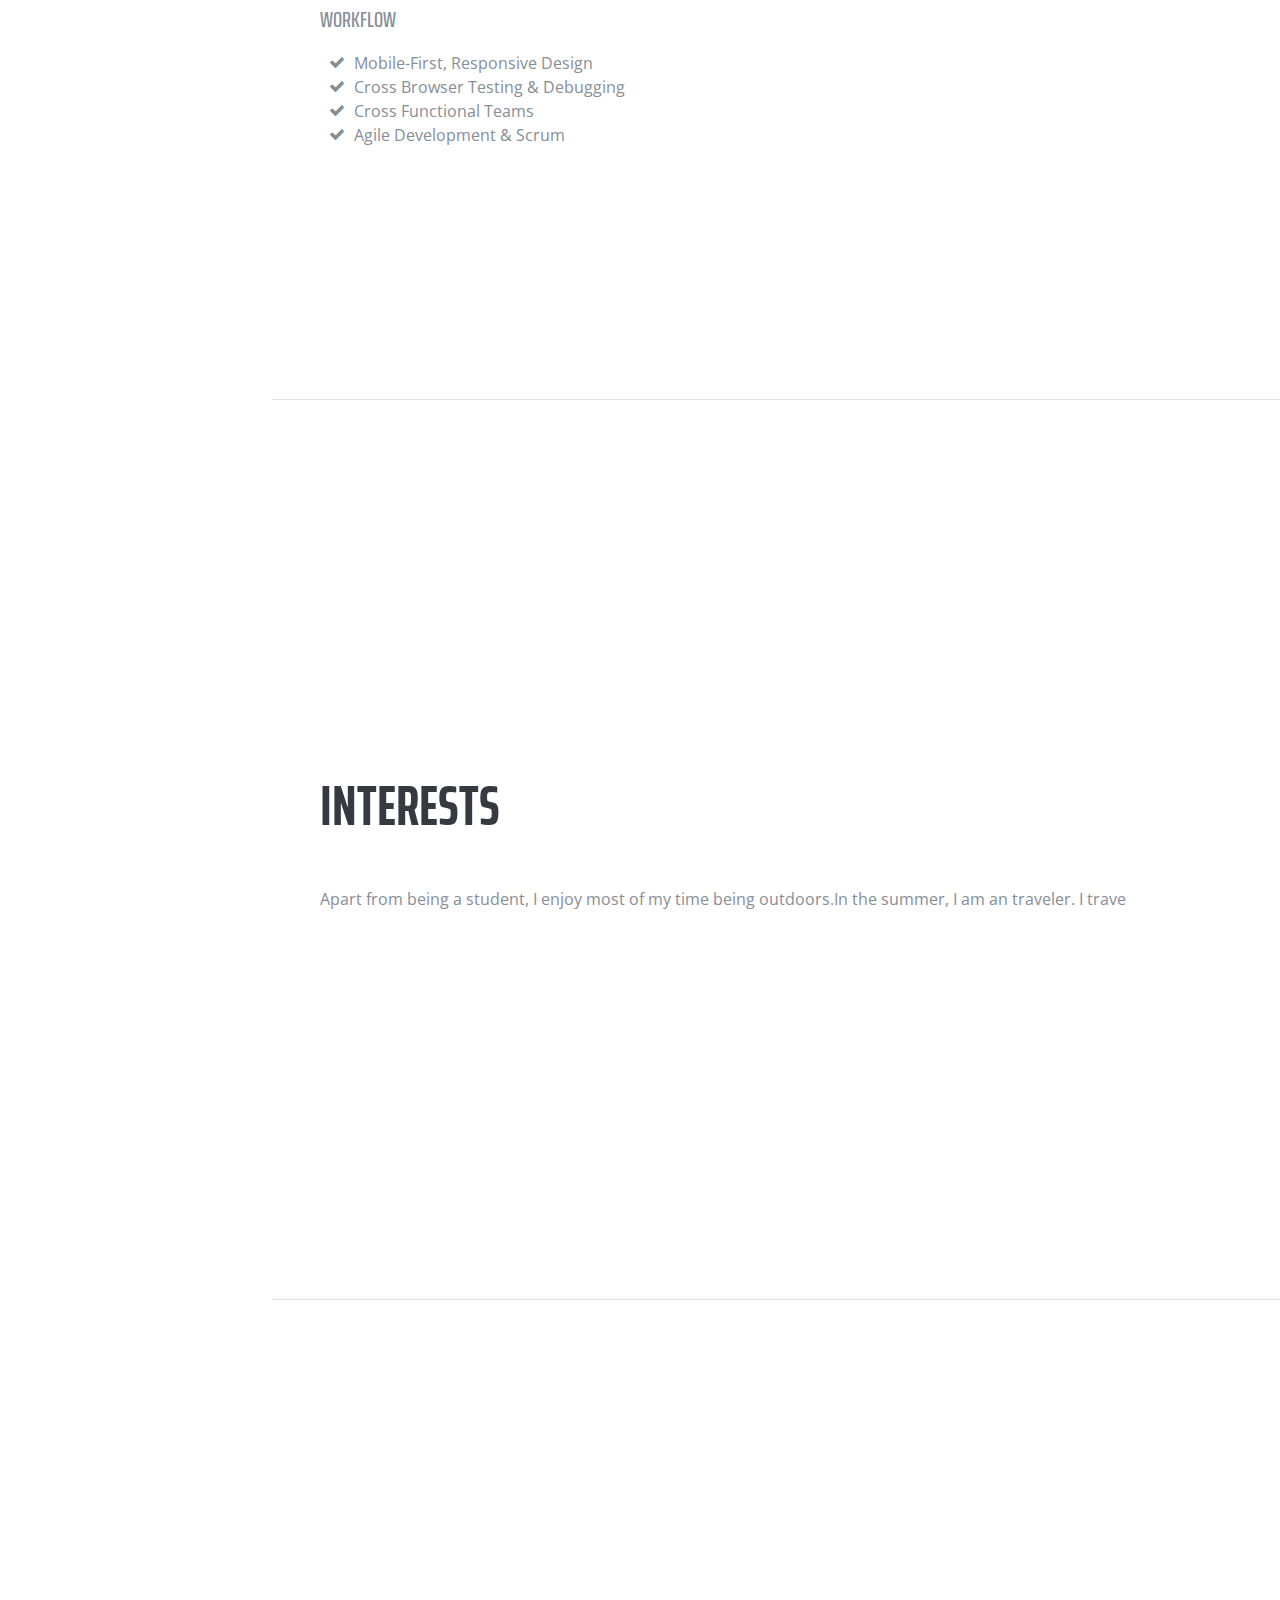
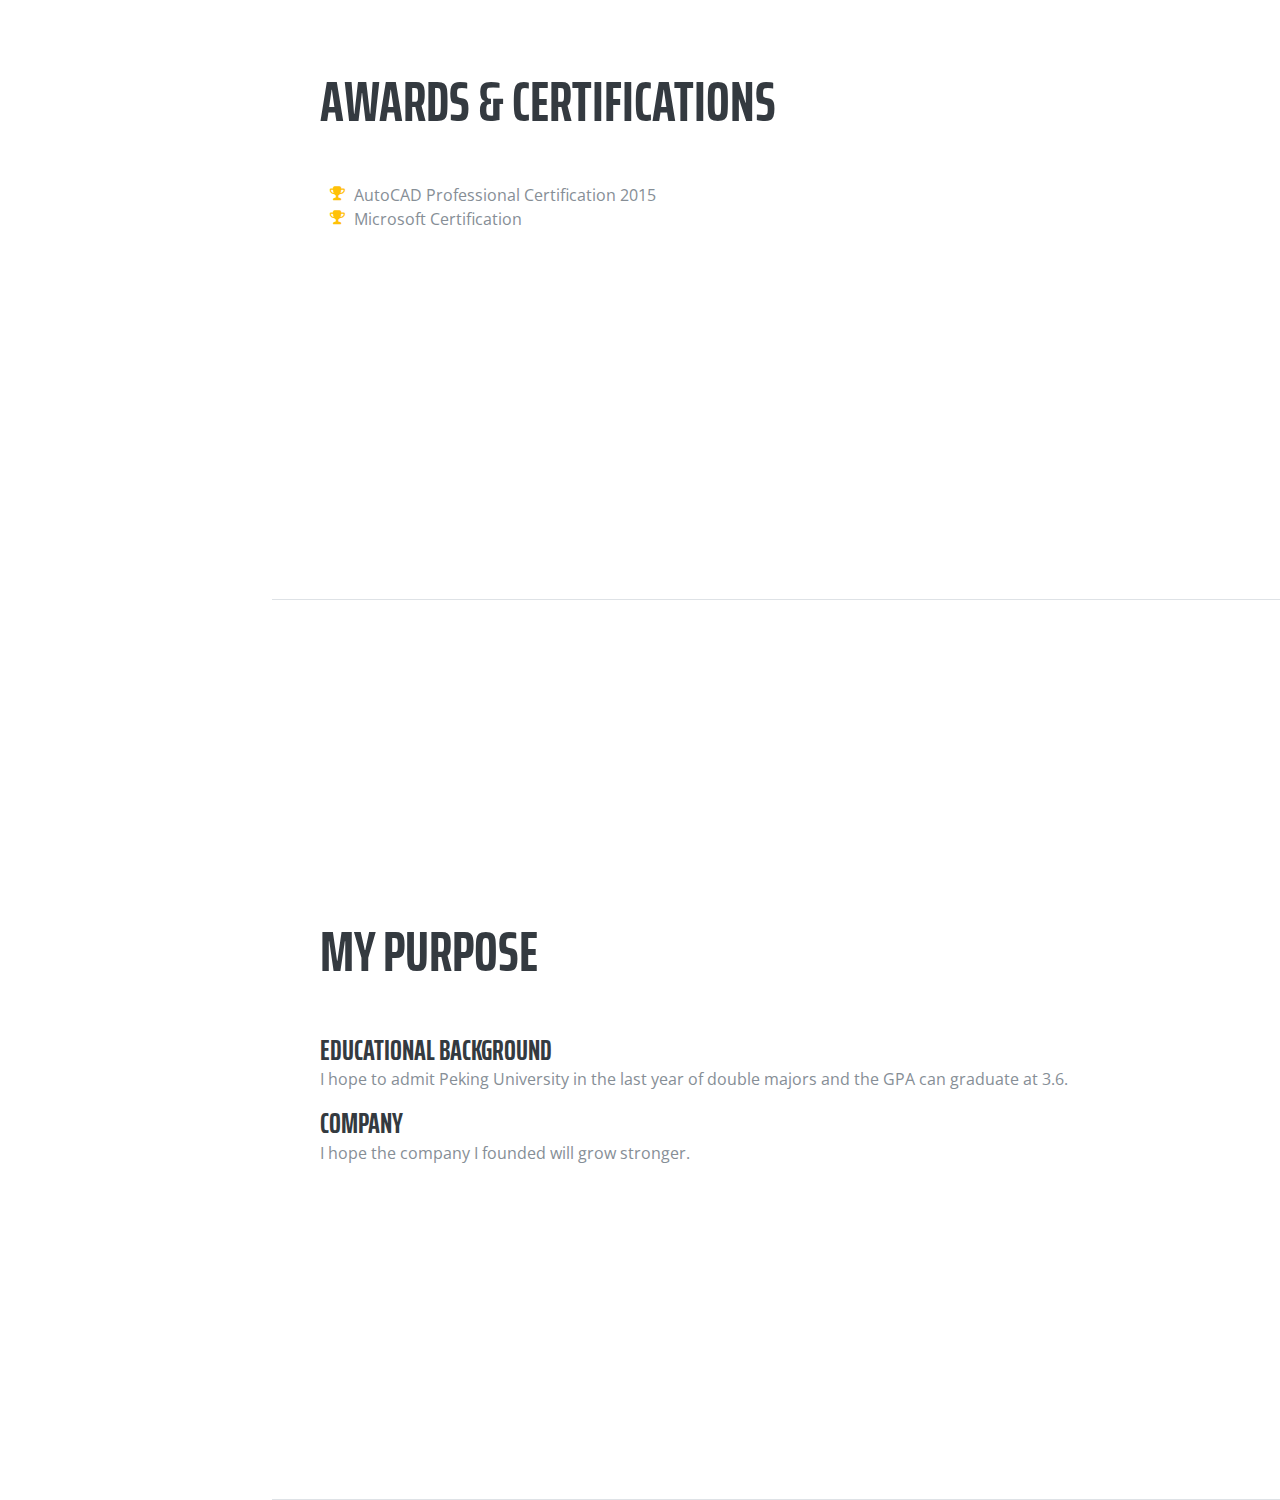
==== commit 92c408bf: "剩下自傳" ====
--- a/exercise/startbootstrap-resume-gh-pages/index.html
+++ b/exercise/startbootstrap-resume-gh-pages/index.html
@@ -85,14 +85,6 @@
               </a>
             </li>
             <li class="list-inline-item">
-              <a href="#">
-                <span class="fa-stack fa-lg">
-                  <i class="fa fa-circle fa-stack-2x"></i>
-                  <i class="fa fa-twitter fa-stack-1x fa-inverse"></i>
-                </span>
-              </a>
-            </li>
-            <li class="list-inline-item">
               <a href="https://www.linkedin.com/in/hao-che-hsu-516100158/">
                 <span class="fa-stack fa-lg">
                   <i class="fa fa-circle fa-stack-2x"></i>
@@ -105,6 +97,14 @@
                 <span class="fa-stack fa-lg">
                   <i class="fa fa-circle fa-stack-2x"></i>
                   <i class="fa fa-github fa-stack-1x fa-inverse"></i>
+                </span>
+              </a>
+            </li>
+            <li class="list-inline-item">
+              <a href="https://www.instagram.com/howard19970613/">
+                <span class="fa-stack fa-lg">
+                  <i class="fa fa-circle fa-stack-2x"></i>
+                  <i class="fa fa-instagram fa-stack-1x fa-inverse"></i>
                 </span>
               </a>
             </li>
@@ -129,9 +129,9 @@
 
           <div class="resume-item d-flex flex-column flex-md-row mb-5">
             <div class="resume-content mr-auto">
-              <h3 class="mb-0">founder of XXX,lnc.</h3>
+              <h3 class="mb-0">founder of Pathfinder,lnc.</h3>
               <div class="subheading mb-3">CEO &amp; founder</div>
-              <p>I build my own company all by myself</p>
+              <p>I build my own company with my friend and my brothers.<br>Pathfinder is a company that help people to plan ther trip. </p>
             </div>
             <div class="resume-date text-md-right">
               <span class="text-primary">June 2018 - Present</span>
@@ -161,7 +161,7 @@
           </div>
           <div class="resume-item d-flex flex-column flex-md-row mb-5">
             <div class="resume-content mr-auto">
-              <h3 class="mb-0">School of Software and Microelectronics, Peking University</h3>
+              <h3 class="mb-0">(Expected)School of Software and Microelectronics, Peking University</h3>
               <div class="subheading mb-3">Master of Science</div>
               <div>Computer Science</div>
               <p>GPA: 3.8</p>
@@ -202,6 +202,9 @@
             <li class="list-inline-item">
               <i class="devicons devicons-bootstrap"></i>
             </li>
+            <li class="list-inline-item">
+              <i class="devicons devicons-django"></i>
+            </li>
             </li>
           </ul>
 
@@ -249,9 +252,10 @@
       <section class="resume-section p-3 p-lg-5 d-flex flex-column" id="purpose">
         <div class="my-auto">
           <h2 class="mb-5">MY PURPOSE</h2>
-          <ul class="fa-ul mb-0">
-            <p>我要上北京大學 然後大學畢業的GPA要3.6</p>
-          </ul>
+            <h3 class="mb-0">Educational Background</h3>
+            <p>I hope to admit Peking University in the last year of double majors and the GPA can graduate at 3.6.</p>
+            <h3 class="mb-0">COMPANY</h3>
+            <p>I hope the company I founded will grow stronger.</p>
         </div>
       </section>
 
